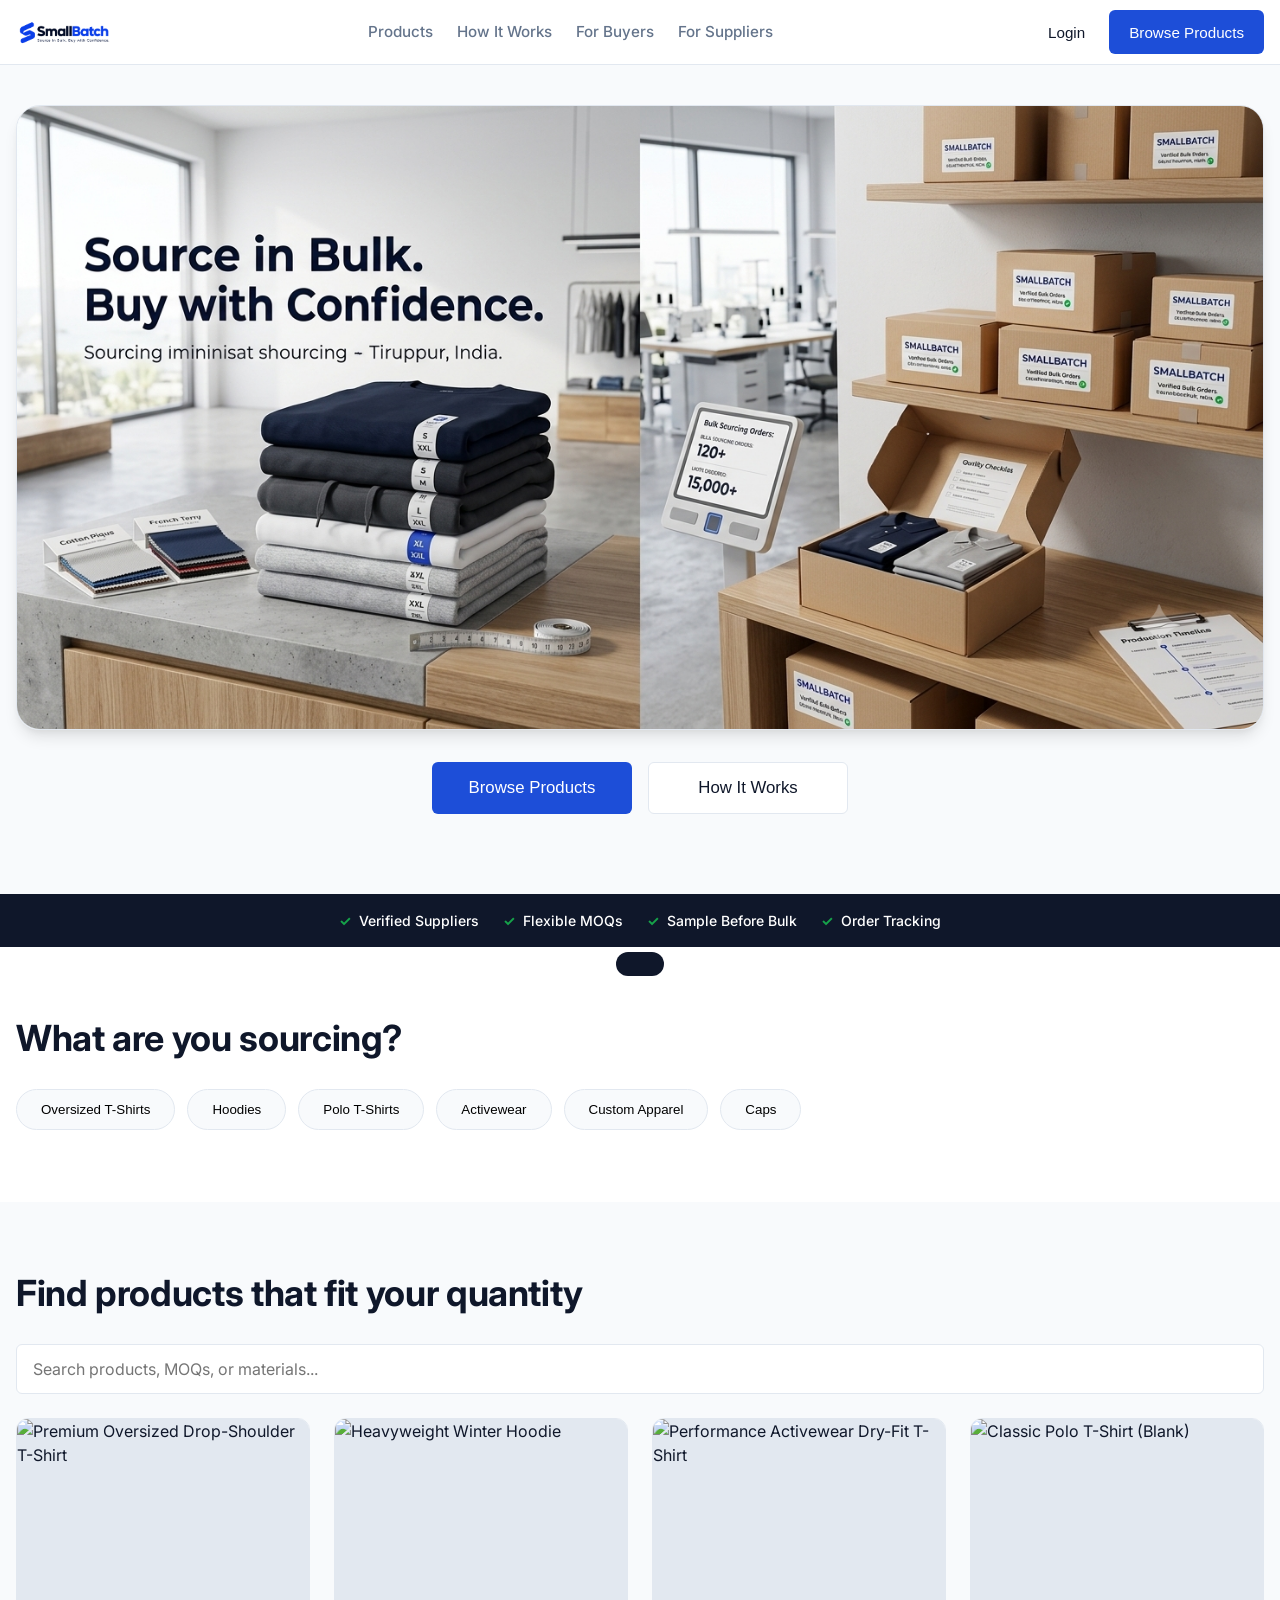
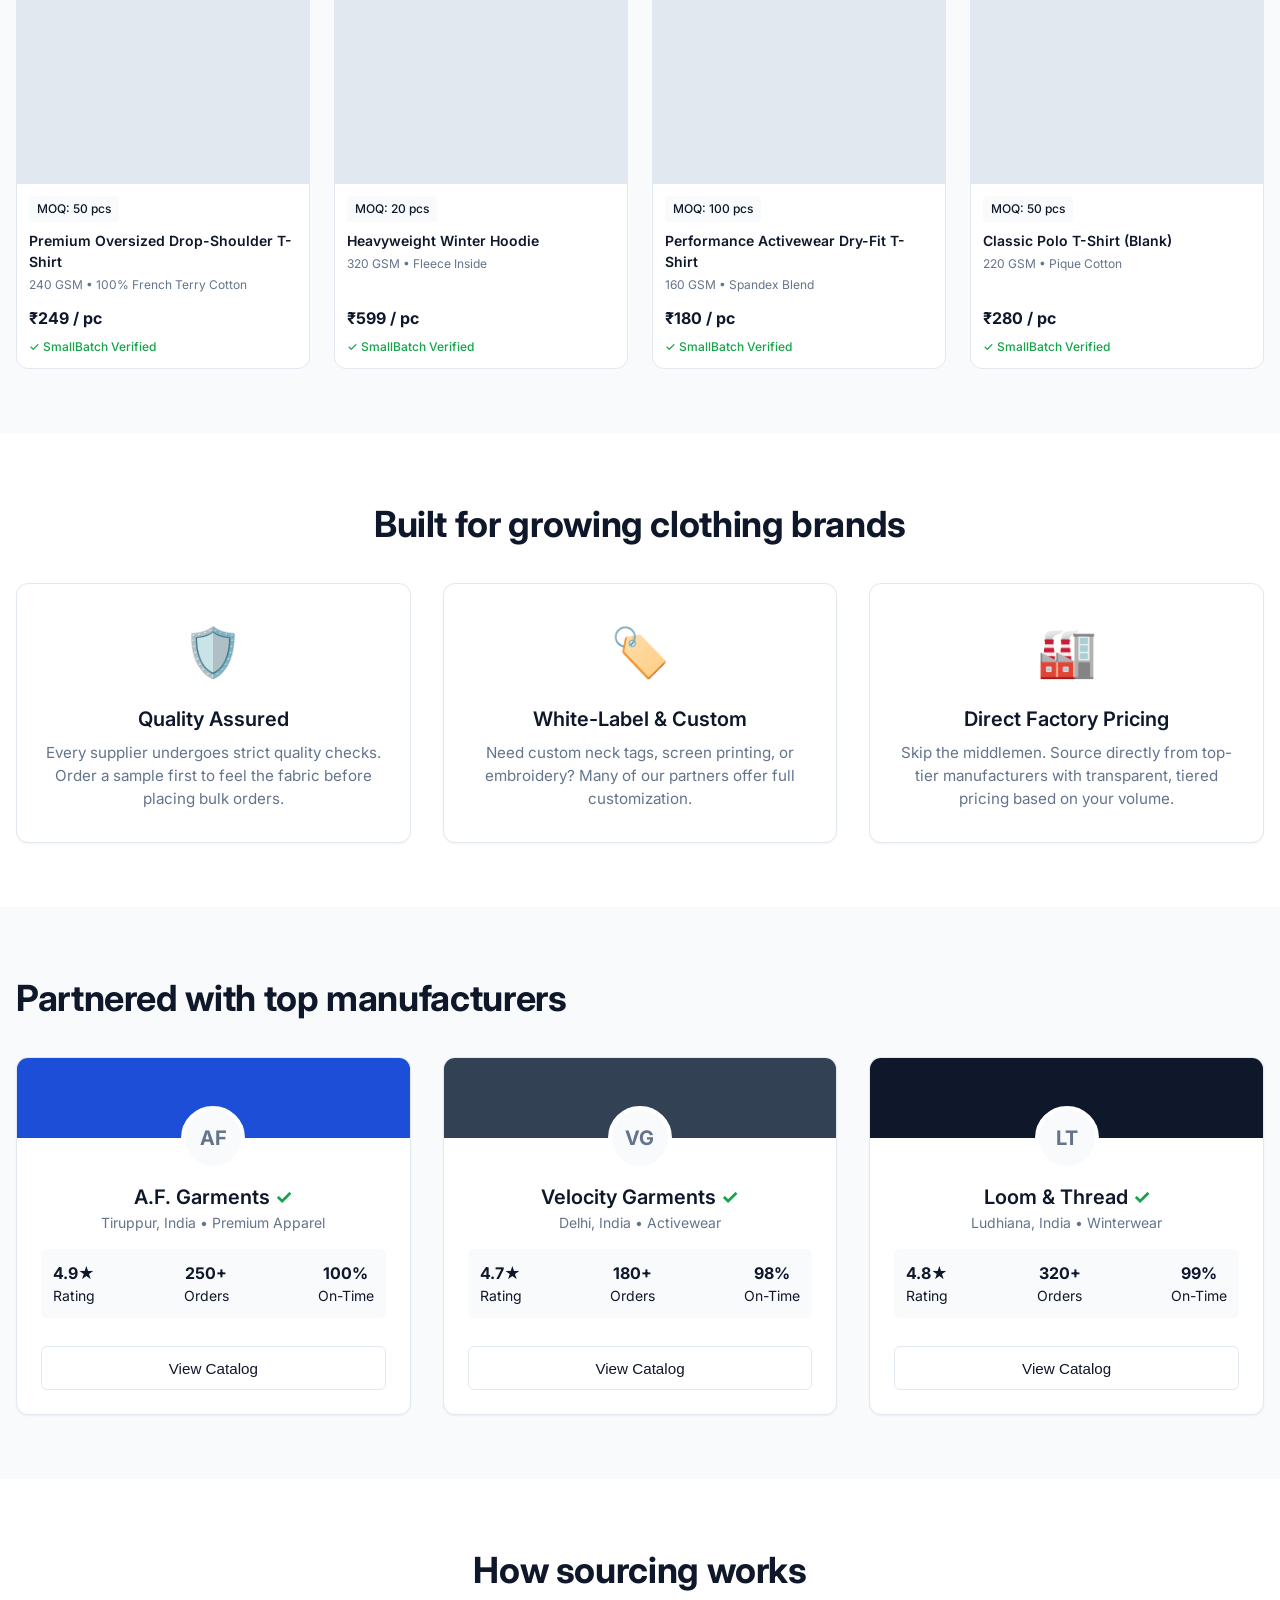
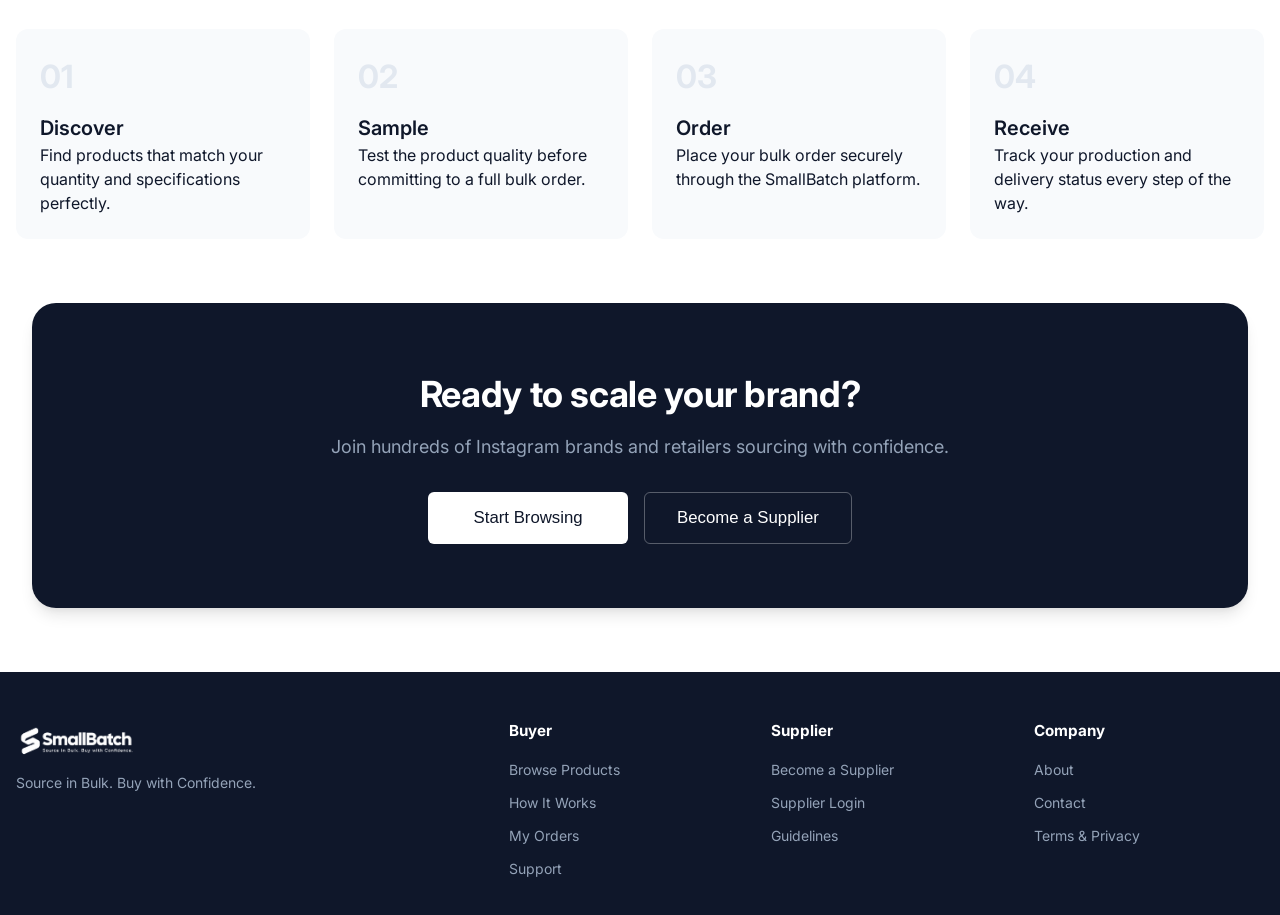
==== app.html @ 40f8d8a6 "ihyfdfxg" ====
<!DOCTYPE html>
<html lang="en">
<head>
    <meta charset="UTF-8">
    <meta name="viewport" content="width=device-width, initial-scale=1.0">
    <title>SmallBatch | Source in Bulk. Buy with Confidence.</title>
    <link rel="preconnect" href="https://fonts.googleapis.com">
    <link rel="preconnect" href="https://fonts.gstatic.com" crossorigin>
    <link href="https://fonts.googleapis.com/css2?family=Inter:wght@400;500;600;700&display=swap" rel="stylesheet">
    <link rel="stylesheet" href="style.css">
</head>
<body>

    <!-- Header Navigation -->
    <header class="site-header">
        <div class="container header-container">
            <a href="#" class="brand-logo">
                <img src="images/logo.png" alt="SmallBatch" class="logo-img">
            </a>
            
            <nav class="desktop-nav">
                <a href="#products">Products</a>
                <a href="#how-it-works">How It Works</a>
                <a href="#for-buyers">For Buyers</a>
                <a href="#for-suppliers">For Suppliers</a>
            </nav>

            <div class="header-actions">
                <button class="btn btn-ghost hidden-mobile">Login</button>
                <button class="btn btn-primary hidden-mobile">Browse Products</button>
                <button class="mobile-menu-toggle" id="menuToggle" aria-label="Open Menu">
                    <svg width="24" height="24" viewBox="0 0 24 24" fill="none" stroke="currentColor" stroke-width="2"><path d="M3 12h18M3 6h18M3 18h18"/></svg>
                </button>
            </div>
        </div>
    </header>

    <!-- Mobile Menu Overlay -->
    <div class="mobile-menu" id="mobileMenu">
        <div class="mobile-menu-header">
            <img src="images/logo.png" alt="SmallBatch" class="logo-img">
            <button class="close-menu" id="closeMenu">&times;</button>
        </div>
        <nav class="mobile-nav-links">
            <a href="#products">Products</a>
            <a href="#how-it-works">How It Works</a>
            <a href="#for-buyers">For Buyers</a>
            <a href="#for-suppliers">For Suppliers</a>
            <a href="#support">Support</a>
        </nav>
        <div class="mobile-nav-actions">
            <button class="btn btn-primary w-100">Browse Products</button>
            <button class="btn btn-outline w-100 mt-sm">Login</button>
        </div>
    </div>

    <main>
        <!-- HERO BILLBOARD SECTION -->
        <section class="hero-billboard section-padding">
            <div class="container">
                <div class="billboard-wrapper">
                    <img src="images/hero-banner.png" alt="SmallBatch Wholesale" class="billboard-img">
                    <div class="billboard-actions">
                        <button class="btn btn-primary btn-large">Browse Products</button>
                        <button class="btn btn-outline btn-large bg-white">How It Works</button>
                    </div>
                </div>
            </div>
        </section>

        <!-- Trust Strip -->
        <div class="trust-strip">
            <div class="container trust-container">
                <span class="trust-item"><span class="check">✓</span> Verified Suppliers</span>
                <span class="trust-item"><span class="check">✓</span> Flexible MOQs</span>
                <span class="trust-item"><span class="check">✓</span> Sample Before Bulk</span>
                <span class="trust-item"><span class="check">✓</span> Order Tracking</span>
            </div>
        </div>

        <!-- Categories Scroller -->
        <section class="categories section-padding">
            <div class="container">
                <h2 class="section-title">What are you sourcing?</h2>
                <div class="category-scroller" id="categoryScroller">
                    <!-- Injected via JS -->
                </div>
            </div>
        </section>

        <!-- Product Discovery -->
        <section id="products" class="products section-padding bg-light">
            <div class="container">
                <div class="products-header">
                    <h2 class="section-title">Find products that fit your quantity</h2>
                    <div class="search-bar">
                        <input type="text" placeholder="Search products, MOQs, or materials..." id="searchInput">
                    </div>
                </div>
                
                <div class="product-grid" id="productGrid">
                    <!-- Injected via JS -->
                </div>
            </div>
        </section>

        <!-- NEW: Why Choose SmallBatch (Value Props) -->
        <section class="features section-padding">
            <div class="container">
                <h2 class="section-title text-center">Built for growing clothing brands</h2>
                <div class="features-grid mt-lg">
                    <div class="feature-card">
                        <div class="feature-icon">🛡️</div>
                        <h3>Quality Assured</h3>
                        <p>Every supplier undergoes strict quality checks. Order a sample first to feel the fabric before placing bulk orders.</p>
                    </div>
                    <div class="feature-card">
                        <div class="feature-icon">🏷️</div>
                        <h3>White-Label & Custom</h3>
                        <p>Need custom neck tags, screen printing, or embroidery? Many of our partners offer full customization.</p>
                    </div>
                    <div class="feature-card">
                        <div class="feature-icon">🏭</div>
                        <h3>Direct Factory Pricing</h3>
                        <p>Skip the middlemen. Source directly from top-tier manufacturers with transparent, tiered pricing based on your volume.</p>
                    </div>
                </div>
            </div>
        </section>

        <!-- NEW: Featured Suppliers -->
        <section class="suppliers section-padding bg-light">
            <div class="container">
                <h2 class="section-title">Partnered with top manufacturers</h2>
                <div class="supplier-grid mt-lg">
                    <!-- Supplier 1 -->
                    <div class="sup-profile-card">
                        <div class="sup-cover"></div>
                        <div class="sup-avatar-large">AF</div>
                        <div class="sup-details">
                            <h3>A.F. Garments <span class="check">✓</span></h3>
                            <p class="sup-location">Tiruppur, India • Premium Apparel</p>
                            <div class="sup-stats-row">
                                <div><strong>4.9★</strong> Rating</div>
                                <div><strong>250+</strong> Orders</div>
                                <div><strong>100%</strong> On-Time</div>
                            </div>
                            <button class="btn btn-outline w-100 mt-sm">View Catalog</button>
                        </div>
                    </div>
                    <!-- Supplier 2 -->
                    <div class="sup-profile-card">
                        <div class="sup-cover" style="background-color: #334155;"></div>
                        <div class="sup-avatar-large">VG</div>
                        <div class="sup-details">
                            <h3>Velocity Garments <span class="check">✓</span></h3>
                            <p class="sup-location">Delhi, India • Activewear</p>
                            <div class="sup-stats-row">
                                <div><strong>4.7★</strong> Rating</div>
                                <div><strong>180+</strong> Orders</div>
                                <div><strong>98%</strong> On-Time</div>
                            </div>
                            <button class="btn btn-outline w-100 mt-sm">View Catalog</button>
                        </div>
                    </div>
                    <!-- Supplier 3 -->
                    <div class="sup-profile-card">
                        <div class="sup-cover" style="background-color: #0F172A;"></div>
                        <div class="sup-avatar-large">LT</div>
                        <div class="sup-details">
                            <h3>Loom & Thread <span class="check">✓</span></h3>
                            <p class="sup-location">Ludhiana, India • Winterwear</p>
                            <div class="sup-stats-row">
                                <div><strong>4.8★</strong> Rating</div>
                                <div><strong>320+</strong> Orders</div>
                                <div><strong>99%</strong> On-Time</div>
                            </div>
                            <button class="btn btn-outline w-100 mt-sm">View Catalog</button>
                        </div>
                    </div>
                </div>
            </div>
        </section>

        <!-- How It Works -->
        <section id="how-it-works" class="how-it-works section-padding">
            <div class="container">
                <h2 class="section-title text-center">How sourcing works</h2>
                <div class="steps-grid mt-lg">
                    <div class="step-card">
                        <span class="step-num">01</span>
                        <h3>Discover</h3>
                        <p>Find products that match your quantity and specifications perfectly.</p>
                    </div>
                    <div class="step-card">
                        <span class="step-num">02</span>
                        <h3>Sample</h3>
                        <p>Test the product quality before committing to a full bulk order.</p>
                    </div>
                    <div class="step-card">
                        <span class="step-num">03</span>
                        <h3>Order</h3>
                        <p>Place your bulk order securely through the SmallBatch platform.</p>
                    </div>
                    <div class="step-card">
                        <span class="step-num">04</span>
                        <h3>Receive</h3>
                        <p>Track your production and delivery status every step of the way.</p>
                    </div>
                </div>
            </div>
        </section>

        <!-- NEW: CTA Banner -->
        <section class="cta-banner">
            <div class="container">
                <div class="cta-box">
                    <h2>Ready to scale your brand?</h2>
                    <p>Join hundreds of Instagram brands and retailers sourcing with confidence.</p>
                    <div class="cta-buttons">
                        <button class="btn btn-primary btn-large" style="background: var(--white); color: var(--primary);">Start Browsing</button>
                        <button class="btn btn-outline btn-large" style="border-color: rgba(255,255,255,0.3); color: var(--white);">Become a Supplier</button>
                    </div>
                </div>
            </div>
        </section>
    </main>

    <!-- Footer -->
    <footer class="site-footer">
        <div class="container footer-grid">
            <div class="footer-brand">
                <img src="images/logo.png" alt="SmallBatch" class="logo-img-footer">
                <p>Source in Bulk. Buy with Confidence.</p>
            </div>
            <div class="footer-links">
                <h4>Buyer</h4>
                <a href="#">Browse Products</a>
                <a href="#">How It Works</a>
                <a href="#">My Orders</a>
                <a href="#">Support</a>
            </div>
            <div class="footer-links">
                <h4>Supplier</h4>
                <a href="#">Become a Supplier</a>
                <a href="#">Supplier Login</a>
                <a href="#">Guidelines</a>
            </div>
            <div class="footer-links">
                <h4>Company</h4>
                <a href="#">About</a>
                <a href="#">Contact</a>
                <a href="#">Terms & Privacy</a>
            </div>
        </div>
    </footer>

    <!-- Product Detail Modal -->
    <div class="modal-overlay" id="productModalOverlay">
        <div class="modal-content product-modal">
            <button class="modal-close" id="closeProductModal">&times;</button>
            <div class="modal-scroll-area" id="modalScrollArea">
                <!-- Content injected via JS -->
            </div>
            <div class="mobile-sticky-cta" id="stickyCta">
                <div class="price-summary">
                    <span class="summary-label">Total Estimate</span>
                    <strong class="summary-total" id="summaryTotal">₹0</strong>
                </div>
                <button class="btn btn-primary" onclick="app.showToast('Order flow initiated!')">Place Bulk Order</button>
            </div>
        </div>
    </div>

    <!-- Toast Notification -->
    <div id="toast" class="toast"></div>

    <script src="script.js"></script>
</body>
</html>
---- style.css ----
/* DESIGN SYSTEM & VARIABLES */
:root {
    --primary: #0F172A;
    --bg-light: #F8FAFC;
    --white: #FFFFFF;
    --cta-primary: #1D4ED8;
    --cta-hover: #1E40AF;
    --success: #16A34A;
    --border: #E2E8F0;
    --text-primary: #0F172A;
    --text-secondary: #64748B;
    
    --font-main: 'Inter', sans-serif;
    --radius-sm: 6px;
    --radius-md: 12px;
    --radius-lg: 24px;
    
    --shadow-sm: 0 1px 2px rgba(0,0,0,0.05);
    --shadow-md: 0 4px 6px -1px rgba(0,0,0,0.1), 0 2px 4px -1px rgba(0,0,0,0.06);
    --shadow-lg: 0 10px 15px -3px rgba(0,0,0,0.1), 0 4px 6px -2px rgba(0,0,0,0.05);
}

/* RESET & BASE */
* { margin: 0; padding: 0; box-sizing: border-box; }
html { scroll-behavior: smooth; }
body {
    font-family: var(--font-main);
    color: var(--text-primary);
    background-color: var(--white);
    line-height: 1.5;
    -webkit-font-smoothing: antialiased;
}
img { max-width: 100%; height: auto; display: block; }
a { text-decoration: none; color: inherit; }

/* TYPOGRAPHY */
h1 { font-size: clamp(2rem, 5vw, 3.5rem); line-height: 1.1; letter-spacing: -0.02em; margin-bottom: 1rem; }
h2 { font-size: clamp(1.5rem, 3vw, 2.25rem); font-weight: 700; letter-spacing: -0.01em; margin-bottom: 1.5rem; }
h3 { font-size: 1.25rem; font-weight: 600; }
.text-center { text-align: center; }

/* LAYOUT */
.container { width: 100%; max-width: 1280px; margin: 0 auto; padding: 0 16px; }
.section-padding { padding: 64px 0; }
.bg-light { background-color: var(--bg-light); }
.w-100 { width: 100%; }
.mt-sm { margin-top: 12px; }
.mt-lg { margin-top: 32px; }

/* BUTTONS */
.btn {
    display: inline-flex; align-items: center; justify-content: center;
    min-height: 44px; padding: 0 20px; font-size: 0.95rem; font-weight: 500;
    border-radius: var(--radius-sm); border: none; cursor: pointer; transition: all 0.2s ease;
}
.btn-primary { background: var(--cta-primary); color: var(--white); }
.btn-primary:hover { background: var(--cta-hover); }
.btn-outline { background: transparent; border: 1px solid var(--border); color: var(--text-primary); }
.btn-outline:hover { border-color: var(--text-secondary); }
.btn-ghost { background: transparent; color: var(--text-primary); }
.btn-large { min-height: 52px; font-size: 1.05rem; padding: 0 32px; }

/* HEADER & LOGO */
.site-header { position: sticky; top: 0; z-index: 100; background: rgba(255, 255, 255, 0.95); backdrop-filter: blur(8px); border-bottom: 1px solid var(--border); }
.header-container { display: flex; justify-content: space-between; align-items: center; height: 64px; }
.brand-logo { display: flex; align-items: center; }
.logo-img { height: 32px; width: auto; display: block; }
.logo-img-footer { height: 40px; width: auto; display: block; margin-bottom: 12px; filter: brightness(0) invert(1); }
.desktop-nav { display: none; gap: 24px; }
.desktop-nav a { font-weight: 500; font-size: 0.95rem; color: var(--text-secondary); transition: color 0.2s; }
.desktop-nav a:hover { color: var(--primary); }
.mobile-menu-toggle { background: transparent; border: none; cursor: pointer; display: flex; color: var(--primary); }

/* MOBILE MENU */
.mobile-menu { position: fixed; top: 0; left: 0; width: 100%; height: 100%; background: var(--white); z-index: 200; transform: translateX(100%); transition: transform 0.3s ease; display: flex; flex-direction: column; padding: 16px; }
.mobile-menu.active { transform: translateX(0); }
.mobile-menu-header { display: flex; justify-content: space-between; align-items: center; margin-bottom: 32px; }
.close-menu { font-size: 2rem; background: none; border: none; color: var(--primary); cursor: pointer; }
.mobile-nav-links { display: flex; flex-direction: column; gap: 24px; margin-bottom: auto; }
.mobile-nav-links a { font-size: 1.25rem; font-weight: 500; }

/* HERO BILLBOARD */
.hero-billboard { background-color: var(--bg-light); padding: 24px 0 48px; }
.billboard-wrapper { display: flex; flex-direction: column; align-items: center; gap: 32px; }
.billboard-img { width: 100%; height: auto; border-radius: var(--radius-lg); box-shadow: var(--shadow-lg); border: 1px solid var(--border); object-fit: cover; }
.billboard-actions { display: flex; flex-direction: column; gap: 16px; width: 100%; max-width: 400px; }
.bg-white { background-color: var(--white); }

/* TRUST STRIP */
.trust-strip { background: var(--primary); color: var(--white); padding: 16px 0; font-size: 0.875rem; }
.trust-container { display: flex; overflow-x: auto; gap: 24px; white-space: nowrap; scrollbar-width: none; }
.trust-container::-webkit-scrollbar { display: none; }
.trust-item { display: flex; align-items: center; gap: 8px; font-weight: 500; }
.check { color: var(--success); font-weight: bold; }

/* CATEGORY SCROLLER */
.category-scroller { display: flex; gap: 12px; overflow-x: auto; padding-bottom: 8px; scrollbar-width: none; }
.category-scroller::-webkit-scrollbar { display: none; }
.cat-card { flex: 0 0 auto; padding: 12px 24px; background: var(--bg-light); border: 1px solid var(--border); border-radius: var(--radius-lg); font-weight: 500; cursor: pointer; transition: all 0.2s; }
.cat-card:hover { border-color: var(--text-secondary); }

/* PRODUCT GRID */
.products-header { margin-bottom: 24px; }
.search-bar input { width: 100%; padding: 14px 16px; border: 1px solid var(--border); border-radius: var(--radius-sm); font-size: 1rem; font-family: var(--font-main); }
.product-grid { display: grid; grid-template-columns: repeat(2, 1fr); gap: 12px; }
.prod-card { background: var(--white); border: 1px solid var(--border); border-radius: var(--radius-md); overflow: hidden; display: flex; flex-direction: column; cursor: pointer; transition: box-shadow 0.2s; }
.prod-card:hover { box-shadow: var(--shadow-md); }
.prod-img { width: 100%; aspect-ratio: 4/5; background: #E2E8F0; object-fit: cover; }
.prod-info { padding: 12px; display: flex; flex-direction: column; flex-grow: 1; }
.prod-title { font-weight: 600; font-size: 0.875rem; margin-bottom: 4px; display: -webkit-box; -webkit-line-clamp: 2; -webkit-box-orient: vertical; overflow: hidden; }
.prod-spec { font-size: 0.75rem; color: var(--text-secondary); margin-bottom: 12px; }
.prod-moq { font-size: 0.75rem; font-weight: 500; background: var(--bg-light); padding: 4px 8px; border-radius: 4px; align-self: flex-start; margin-bottom: 8px; }
.prod-price { font-weight: 700; font-size: 1rem; margin-top: auto; }
.prod-supplier { font-size: 0.75rem; color: var(--success); display: flex; align-items: center; gap: 4px; margin-top: 8px; font-weight: 500; }

/* NEW: FEATURES GRID */
.features-grid { display: grid; gap: 24px; grid-template-columns: 1fr; }
.feature-card { padding: 32px 24px; border: 1px solid var(--border); border-radius: var(--radius-md); background: var(--white); text-align: center; box-shadow: var(--shadow-sm); }
.feature-icon { font-size: 3rem; margin-bottom: 16px; }
.feature-card h3 { margin-bottom: 8px; }
.feature-card p { color: var(--text-secondary); font-size: 0.95rem; }

/* NEW: SUPPLIER GRID */
.supplier-grid { display: grid; gap: 24px; grid-template-columns: 1fr; }
.sup-profile-card { background: var(--white); border: 1px solid var(--border); border-radius: var(--radius-md); overflow: hidden; text-align: center; box-shadow: var(--shadow-sm); }
.sup-cover { height: 80px; background-color: var(--cta-primary); width: 100%; }
.sup-avatar-large { width: 64px; height: 64px; border-radius: 50%; background: var(--bg-light); border: 4px solid var(--white); display: flex; justify-content: center; align-items: center; font-size: 1.25rem; font-weight: 700; color: var(--text-secondary); margin: -32px auto 12px; }
.sup-details { padding: 0 24px 24px; }
.sup-location { color: var(--text-secondary); font-size: 0.875rem; margin-bottom: 16px; }
.sup-stats-row { display: flex; justify-content: space-between; font-size: 0.875rem; background: var(--bg-light); padding: 12px; border-radius: var(--radius-sm); margin-bottom: 16px; }
.sup-stats-row div { display: flex; flex-direction: column; }
.sup-stats-row strong { color: var(--primary); font-size: 1rem; }

/* HOW IT WORKS */
.steps-grid { display: grid; gap: 24px; }
.step-card { background: var(--bg-light); padding: 24px; border-radius: var(--radius-md); }
.step-num { font-size: 2rem; font-weight: 700; color: var(--border); margin-bottom: 12px; display: block; }

/* NEW: CTA BANNER */
.cta-banner { padding: 0 16px 64px; }
.cta-box { background: var(--primary); border-radius: var(--radius-lg); padding: 48px 24px; text-align: center; color: var(--white); box-shadow: var(--shadow-lg); }
.cta-box h2 { color: var(--white); margin-bottom: 12px; }
.cta-box p { color: #94A3B8; margin-bottom: 32px; font-size: 1.125rem; }
.cta-buttons { display: flex; flex-direction: column; gap: 16px; align-items: center; }
.cta-buttons .btn { width: 100%; max-width: 300px; }

/* MODAL / BOTTOM SHEET */
.modal-overlay { position: fixed; top: 0; left: 0; width: 100%; height: 100%; background: rgba(15, 23, 42, 0.4); z-index: 300; opacity: 0; pointer-events: none; transition: opacity 0.3s; display: flex; align-items: flex-end; }
.modal-overlay.active { opacity: 1; pointer-events: auto; }
.modal-content { width: 100%; max-height: 90vh; background: var(--white); border-radius: 20px 20px 0 0; display: flex; flex-direction: column; transform: translateY(100%); transition: transform 0.3s; position: relative; }
.modal-overlay.active .modal-content { transform: translateY(0); }
.modal-close { position: absolute; top: 16px; right: 16px; width: 32px; height: 32px; border-radius: 50%; background: var(--bg-light); border: none; font-size: 1.25rem; cursor: pointer; z-index: 10; }
.modal-scroll-area { padding: 24px 16px; overflow-y: auto; flex-grow: 1; padding-bottom: 100px; }
.modal-img { width: 100%; aspect-ratio: 1; background: #e2e8f0; border-radius: var(--radius-md); margin-bottom: 16px; object-fit: cover; }
.modal-title { font-size: 1.5rem; margin-bottom: 8px; }

/* QUANTITY CALCULATOR */
.calc-container { background: var(--bg-light); padding: 16px; border-radius: var(--radius-md); margin: 24px 0; border: 1px solid var(--border); }
.calc-header { display: flex; justify-content: space-between; margin-bottom: 16px; font-weight: 500; }
.qty-control { display: flex; align-items: center; gap: 12px; }
.qty-btn { width: 44px; height: 44px; border-radius: var(--radius-sm); border: 1px solid var(--border); background: var(--white); font-size: 1.5rem; display: flex; justify-content: center; align-items: center; cursor: pointer; }
.qty-input { width: 80px; height: 44px; text-align: center; font-size: 1.125rem; font-weight: 600; border: 1px solid var(--border); border-radius: var(--radius-sm); font-family: var(--font-main); }
.tier-list { margin-top: 16px; font-size: 0.875rem; color: var(--text-secondary); }
.tier-item { display: flex; justify-content: space-between; padding: 4px 0; }
.tier-item.active { color: var(--primary); font-weight: 600; }

/* SUPPLIER TRUST CARD */
.supplier-card { border: 1px solid var(--border); padding: 16px; border-radius: var(--radius-md); display: flex; gap: 16px; margin-bottom: 24px; }
.sup-avatar { width: 48px; height: 48px; background: var(--bg-light); border-radius: 50%; display: flex; justify-content: center; align-items: center; font-weight: bold; color: var(--text-secondary); }
.sup-meta { font-size: 0.875rem; color: var(--text-secondary); margin-top: 4px; }

/* STICKY CTA */
.mobile-sticky-cta { position: absolute; bottom: 0; left: 0; width: 100%; background: var(--white); padding: 16px; border-top: 1px solid var(--border); display: flex; justify-content: space-between; align-items: center; box-shadow: 0 -4px 6px -1px rgba(0,0,0,0.05); }
.summary-label { display: block; font-size: 0.75rem; color: var(--text-secondary); }
.summary-total { font-size: 1.25rem; color: var(--primary); }

/* TOAST */
.toast { position: fixed; bottom: 24px; left: 50%; transform: translateX(-50%) translateY(100px); background: var(--primary); color: var(--white); padding: 12px 24px; border-radius: 30px; font-weight: 500; font-size: 0.875rem; transition: transform 0.3s; z-index: 1000; }
.toast.show { transform: translateX(-50%) translateY(0); }

/* FOOTER */
.site-footer { background: var(--primary); color: var(--white); padding: 48px 0 24px; }
.footer-grid { display: grid; gap: 32px; }
.footer-brand p { color: #94A3B8; margin-top: 8px; font-size: 0.875rem; }
.footer-links h4 { margin-bottom: 16px; font-size: 0.95rem; }
.footer-links a { display: block; color: #94A3B8; margin-bottom: 12px; font-size: 0.875rem; }
.footer-links a:hover { color: var(--white); }

/* OPENING PAGE (SPLASH SCREEN) */
.opening-body { background-color: var(--bg-light); height: 100vh; width: 100vw; display: flex; align-items: center; justify-content: center; overflow: hidden; }
.opening-container { width: 100%; max-width: 400px; padding: 24px; text-align: center; }
.opening-content { animation: fadeInUp 0.8s cubic-bezier(0.16, 1, 0.3, 1) forwards; opacity: 0; transform: translateY(20px); }
.opening-logo { height: 56px; width: auto; margin: 0 auto 24px auto; display: block; }
@keyframes fadeInUp { to { opacity: 1; transform: translateY(0); } }

/* MEDIA QUERIES (Progressive Enhancement) */
.hidden-mobile { display: none; }

@media (min-width: 768px) {
    .hidden-mobile { display: inline-flex; }
    .mobile-menu-toggle { display: none; }
    .desktop-nav { display: flex; }
    
    .hero-billboard { padding: 40px 0 80px; }
    .billboard-actions { flex-direction: row; justify-content: center; max-width: 600px; }
    .billboard-actions .btn { width: 200px; }
    
    .trust-container { justify-content: center; }
    .product-grid { grid-template-columns: repeat(3, 1fr); gap: 24px; }
    
    /* NEW DESKTOP GRIDS */
    .features-grid { grid-template-columns: repeat(3, 1fr); gap: 32px; }
    .supplier-grid { grid-template-columns: repeat(3, 1fr); gap: 32px; }
    .cta-buttons { flex-direction: row; justify-content: center; }
    .cta-buttons .btn { width: auto; min-width: 200px; }
    .cta-box { padding: 64px 48px; }
    
    .steps-grid { grid-template-columns: repeat(4, 1fr); }
    .footer-grid { grid-template-columns: 2fr 1fr 1fr 1fr; }
    
    .modal-overlay { align-items: center; justify-content: center; }
    .modal-content { width: 600px; border-radius: var(--radius-lg); transform: scale(0.95); overflow: hidden; }
    .modal-overlay.active .modal-content { transform: scale(1); }
    .modal-scroll-area { padding: 32px; padding-bottom: 100px; }
}

@media (min-width: 1024px) {
    .product-grid { grid-template-columns: repeat(4, 1fr); }
}
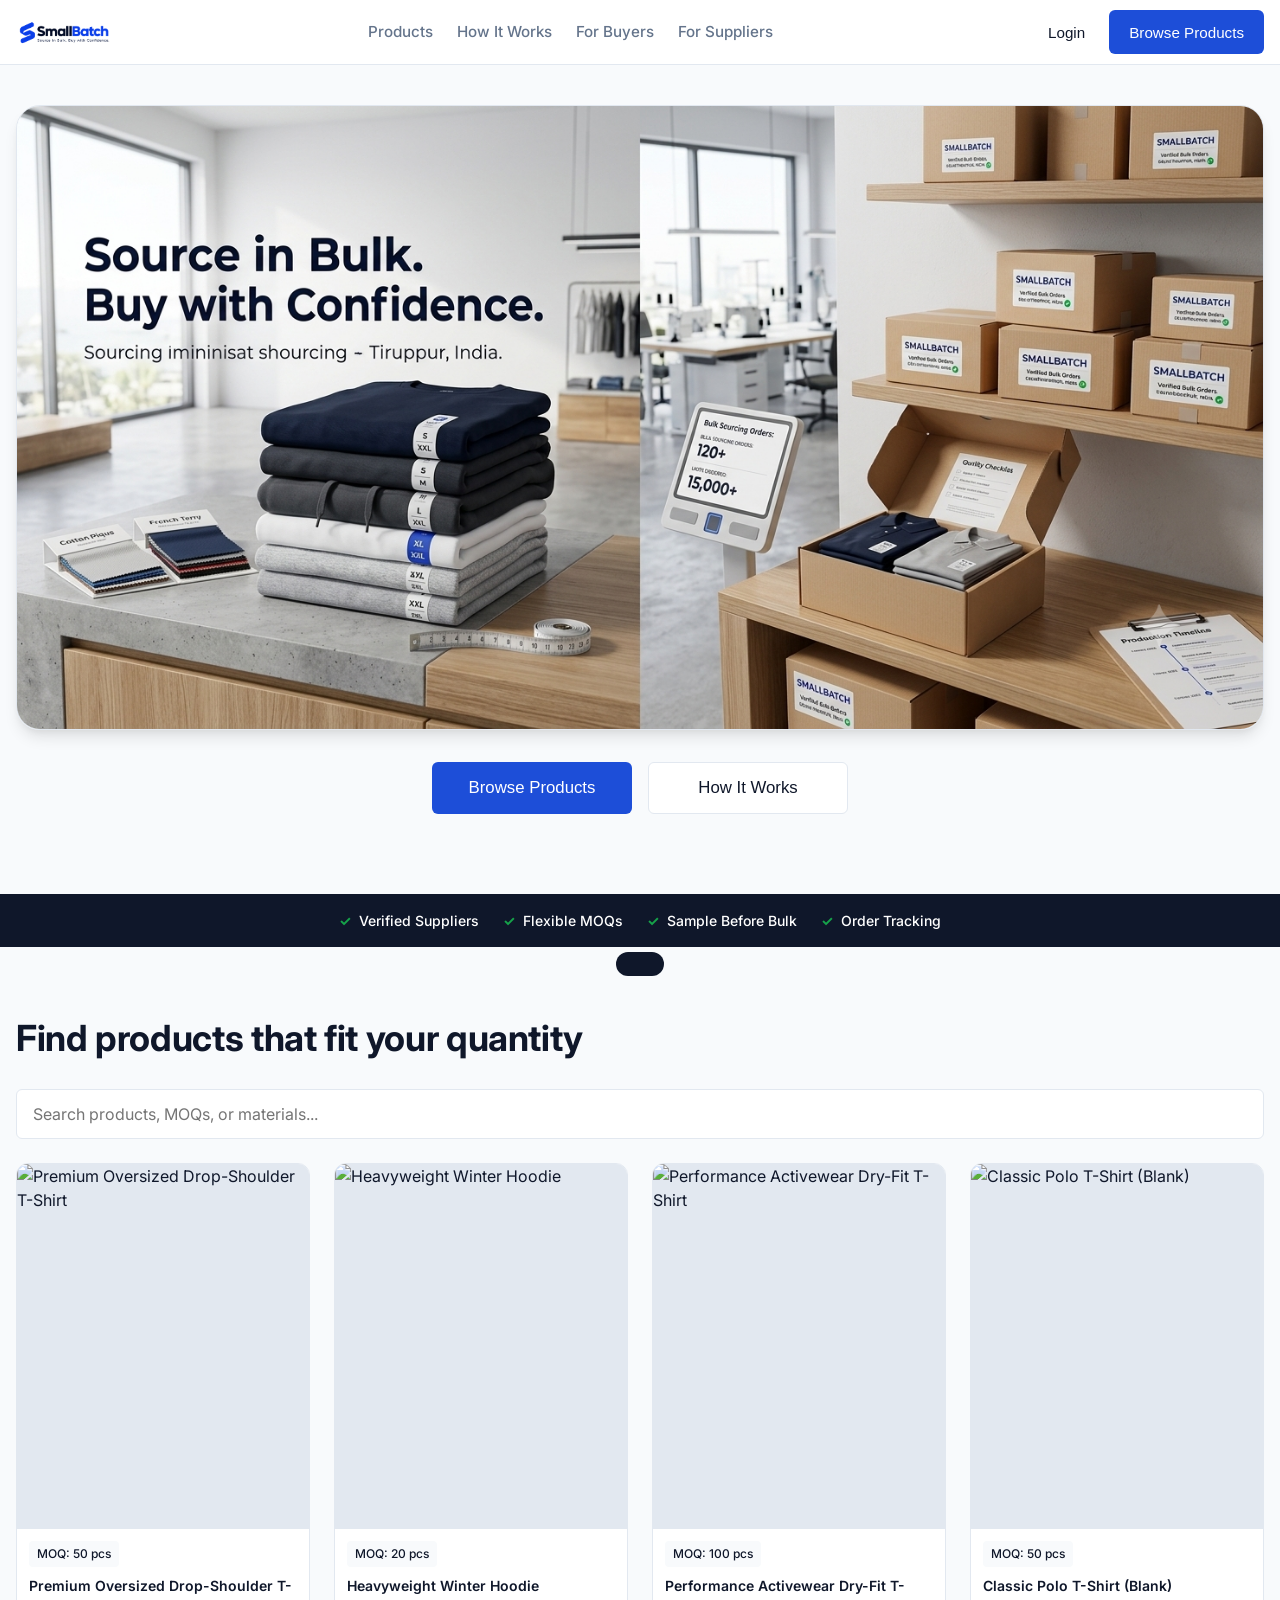
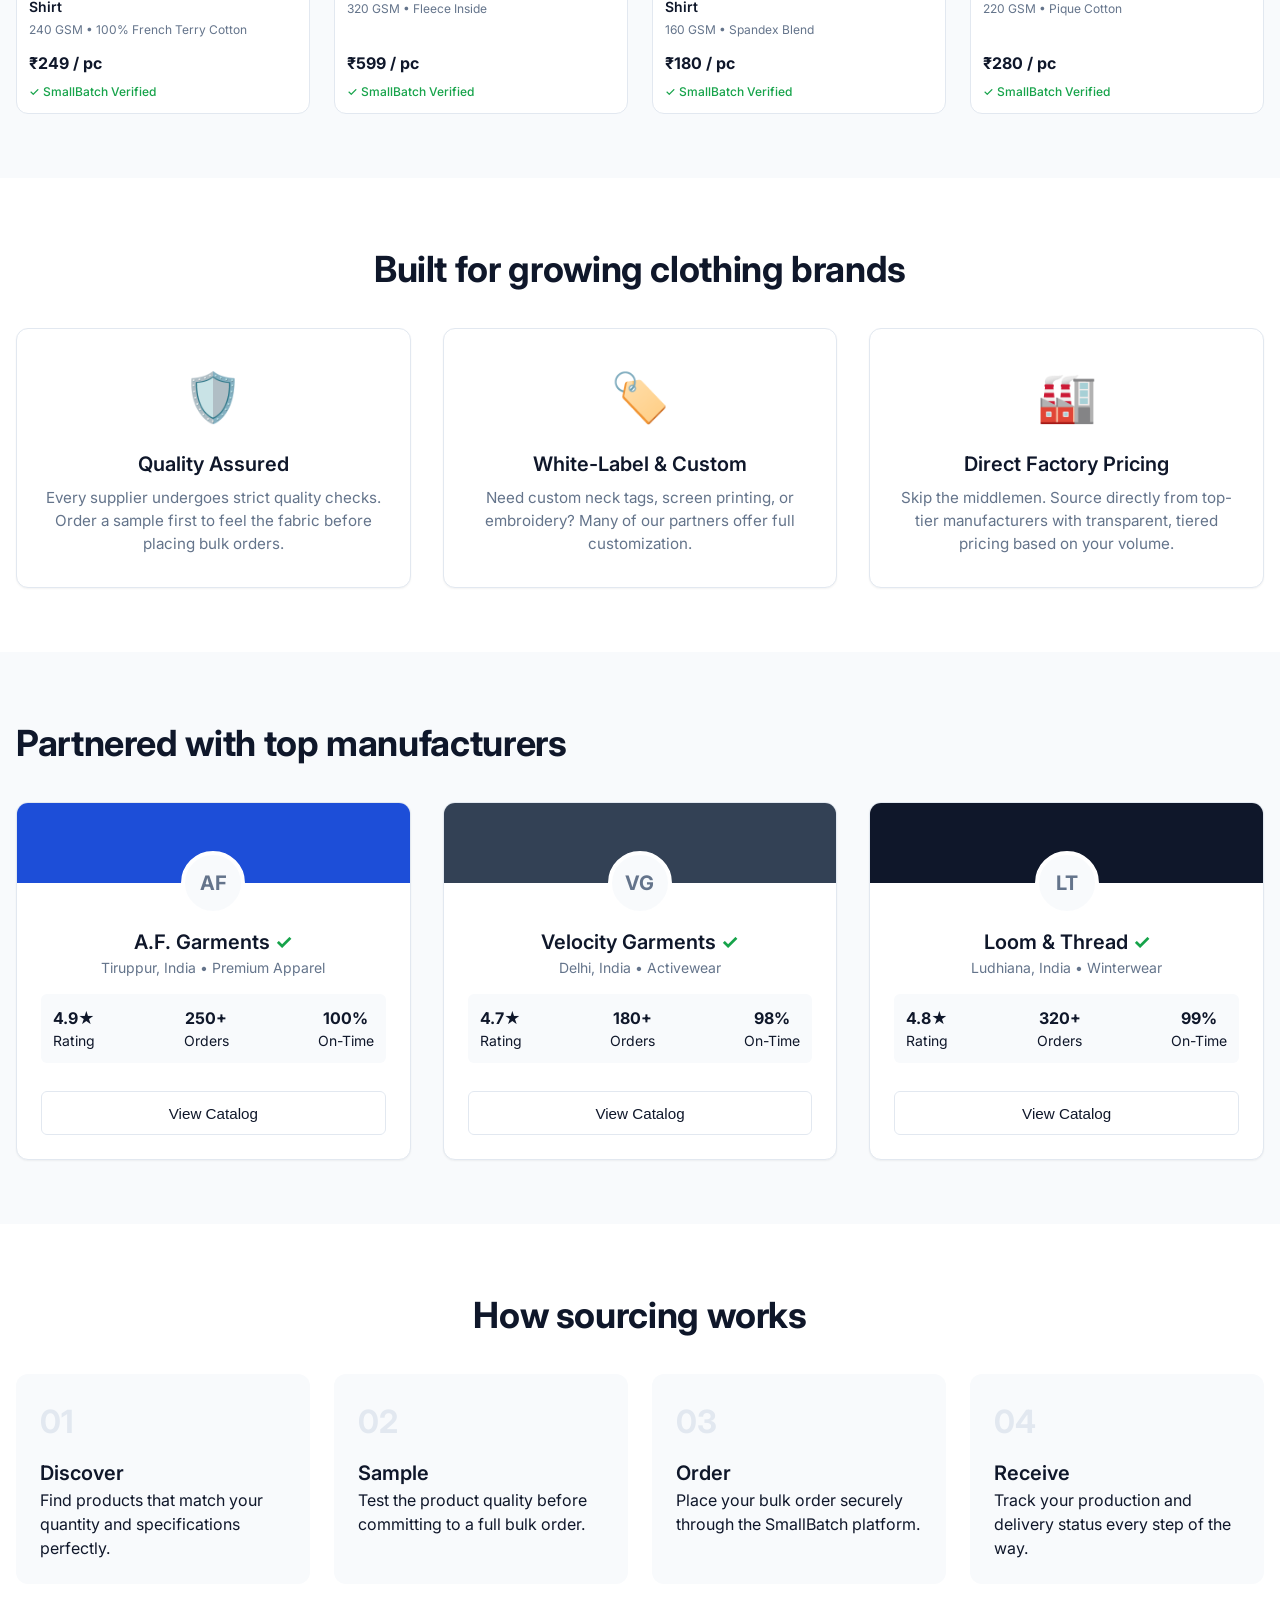
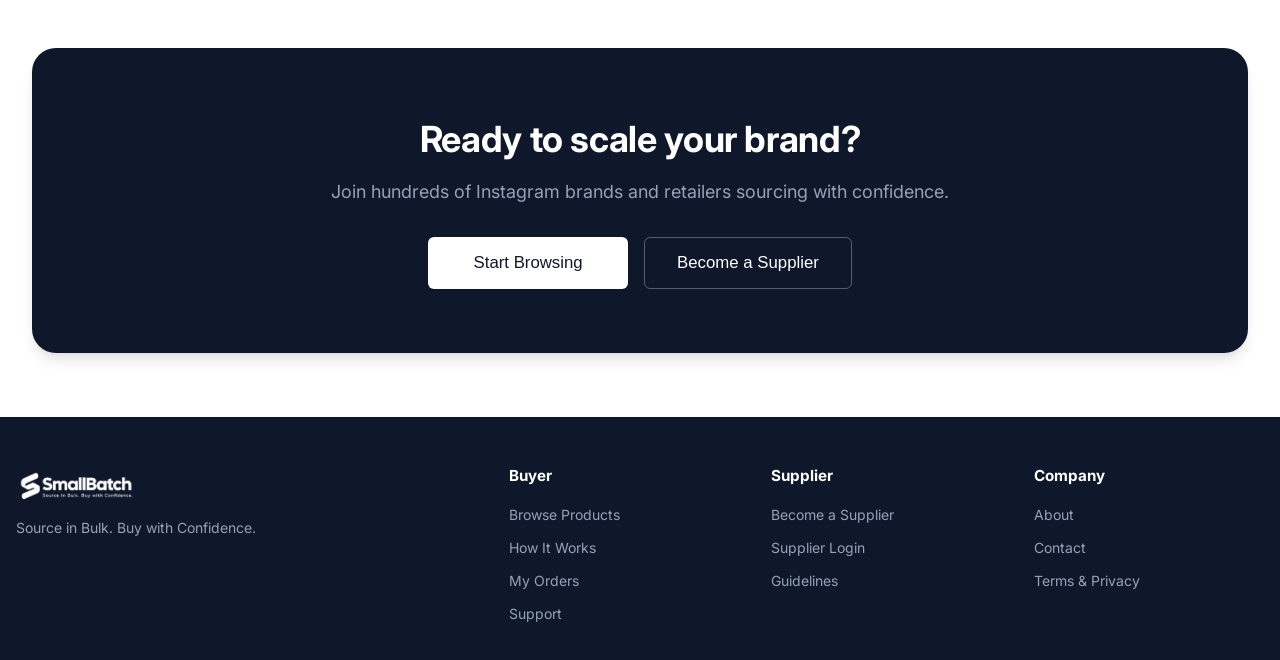
==== commit 3d067b6c: "hkgjhgfg1" ====
--- a/app.html
+++ b/app.html
@@ -77,16 +77,7 @@
                 <span class="trust-item"><span class="check">✓</span> Order Tracking</span>
             </div>
         </div>
-
-        <!-- Categories Scroller -->
-        <section class="categories section-padding">
-            <div class="container">
-                <h2 class="section-title">What are you sourcing?</h2>
-                <div class="category-scroller" id="categoryScroller">
-                    <!-- Injected via JS -->
-                </div>
-            </div>
-        </section>
+        
 
         <!-- Product Discovery -->
         <section id="products" class="products section-padding bg-light">
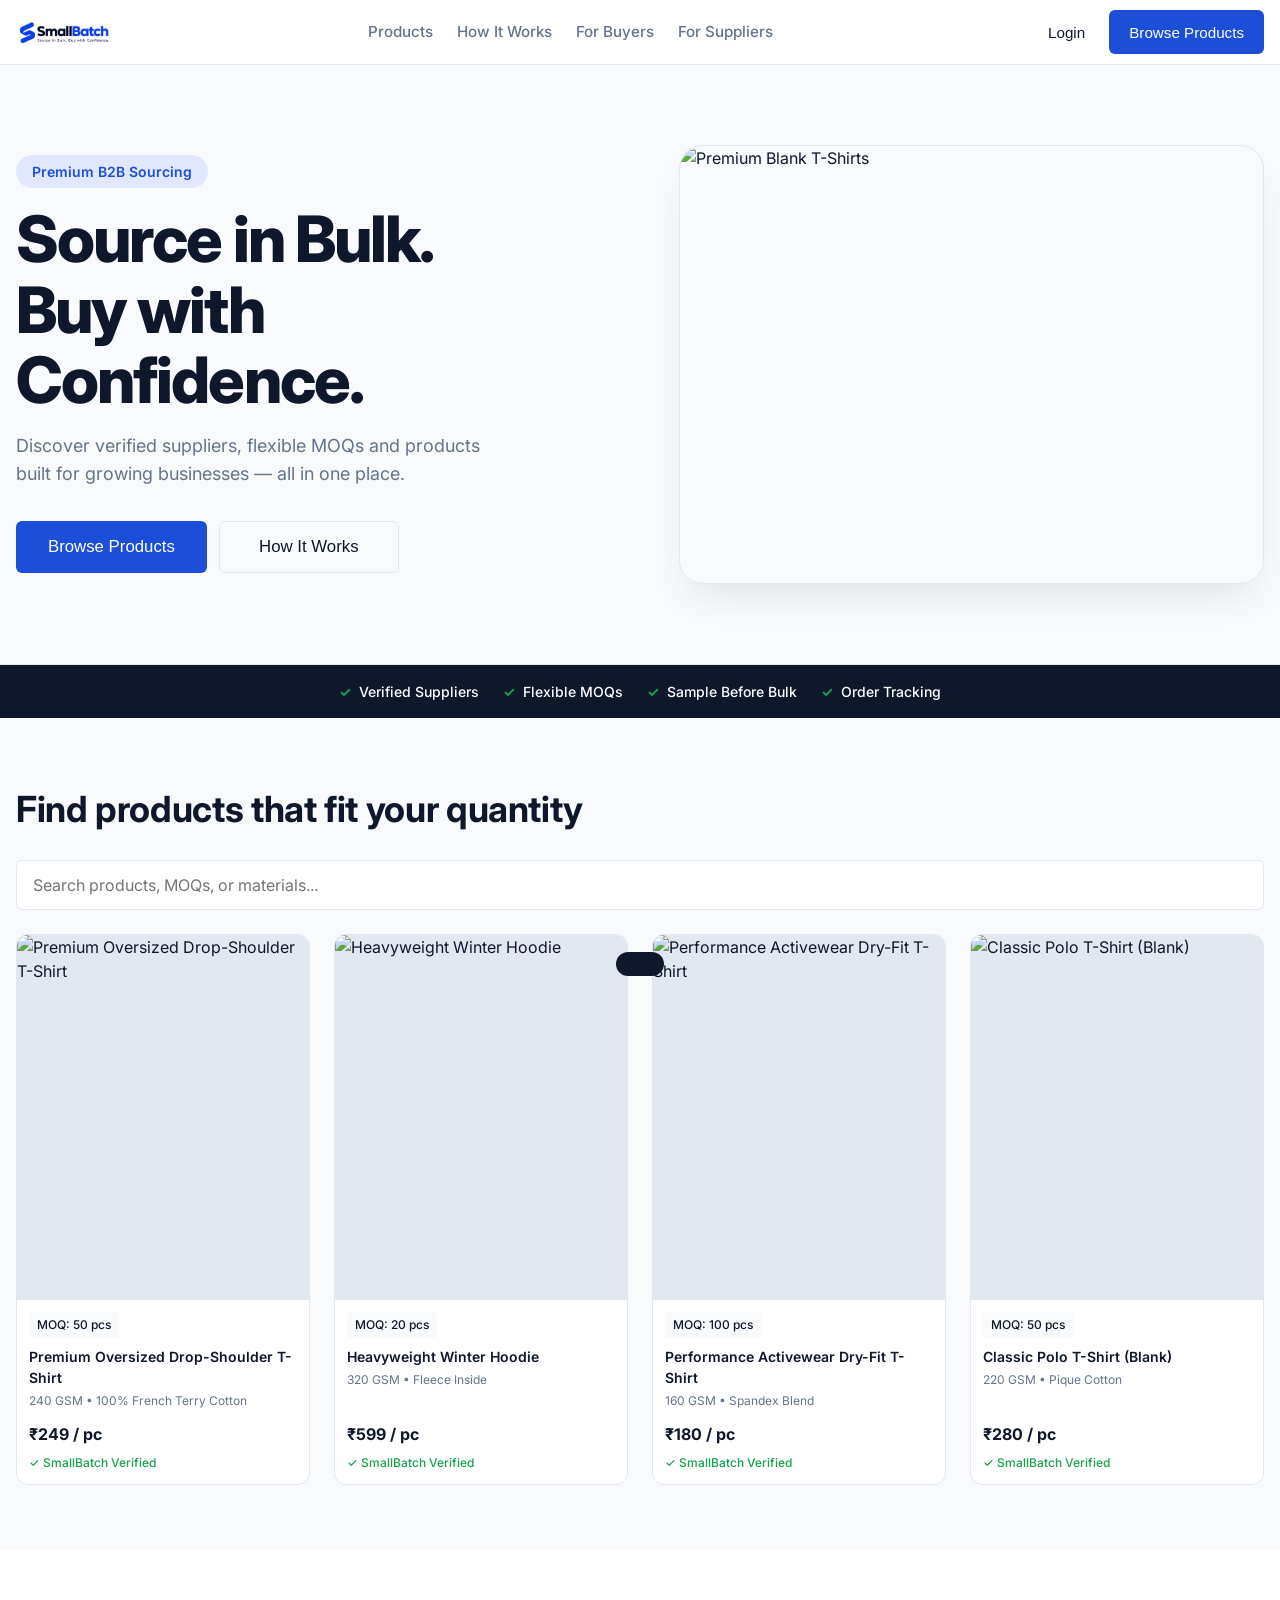
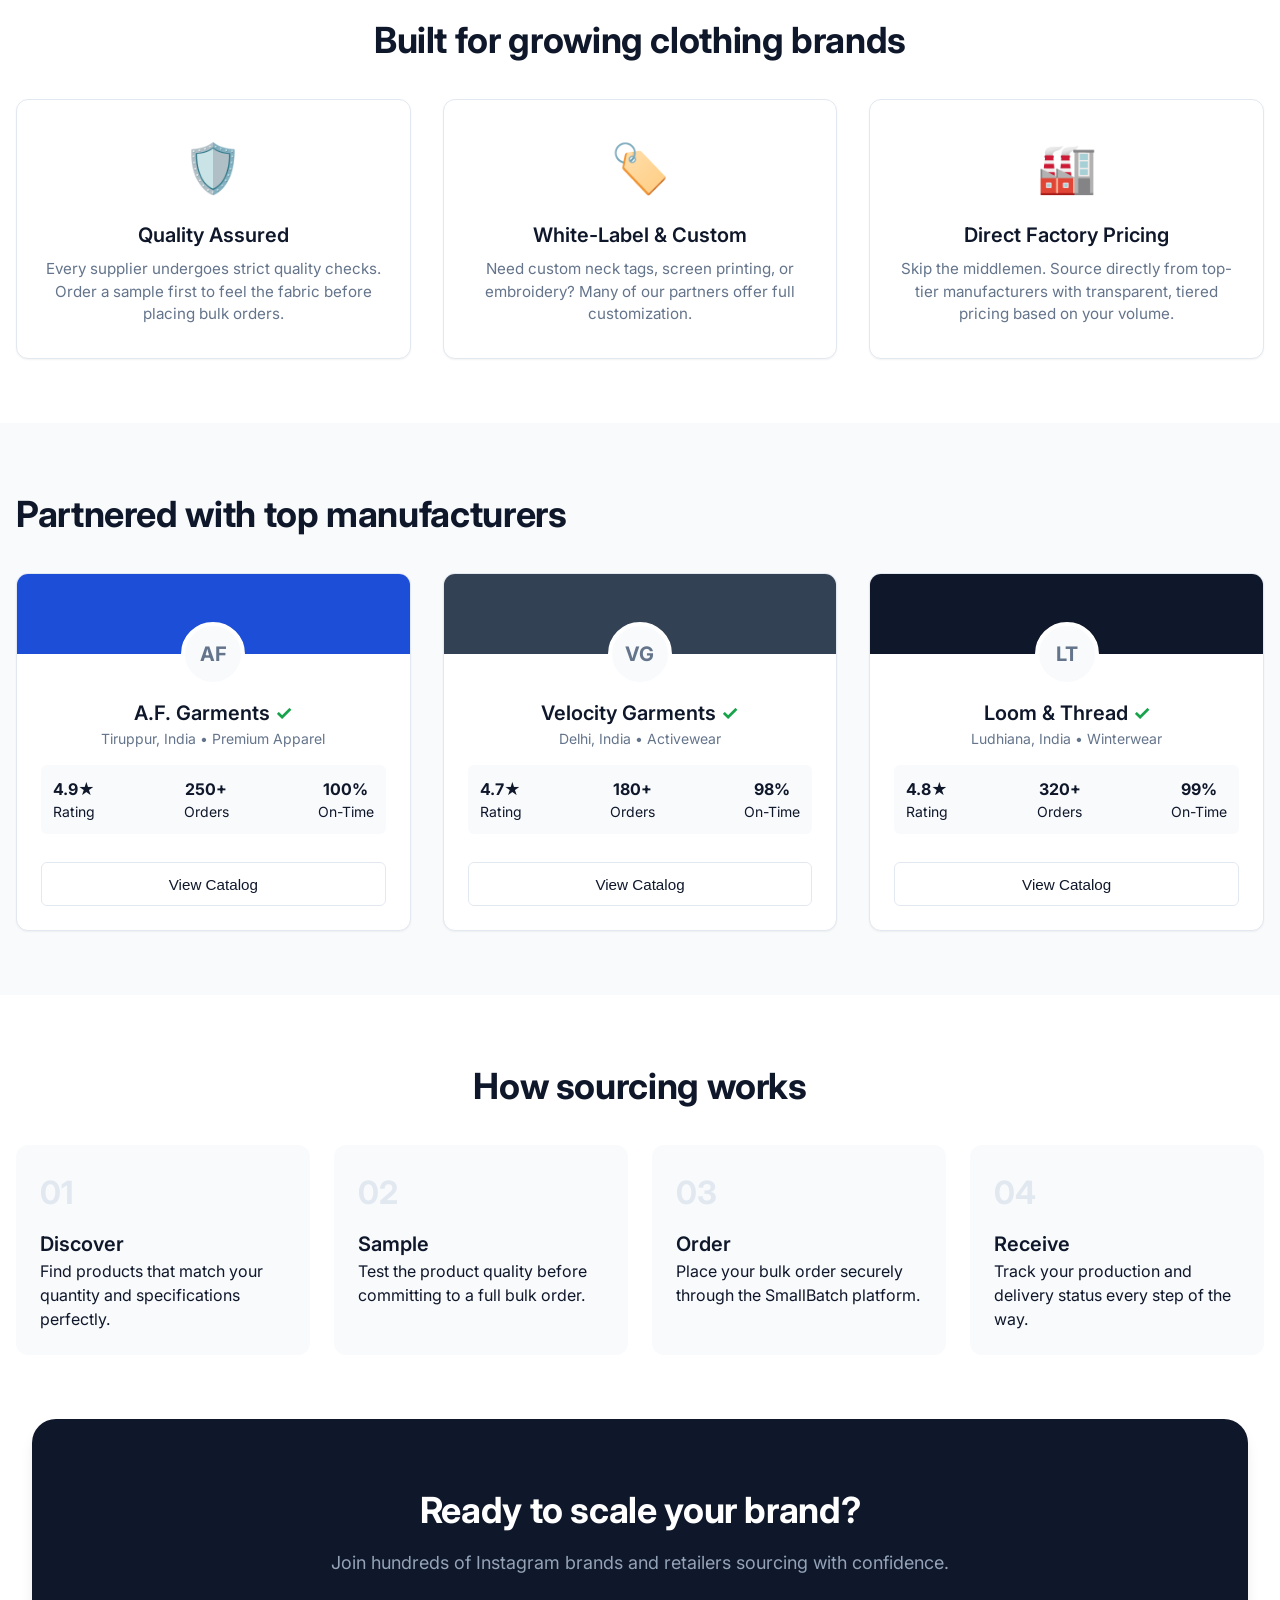
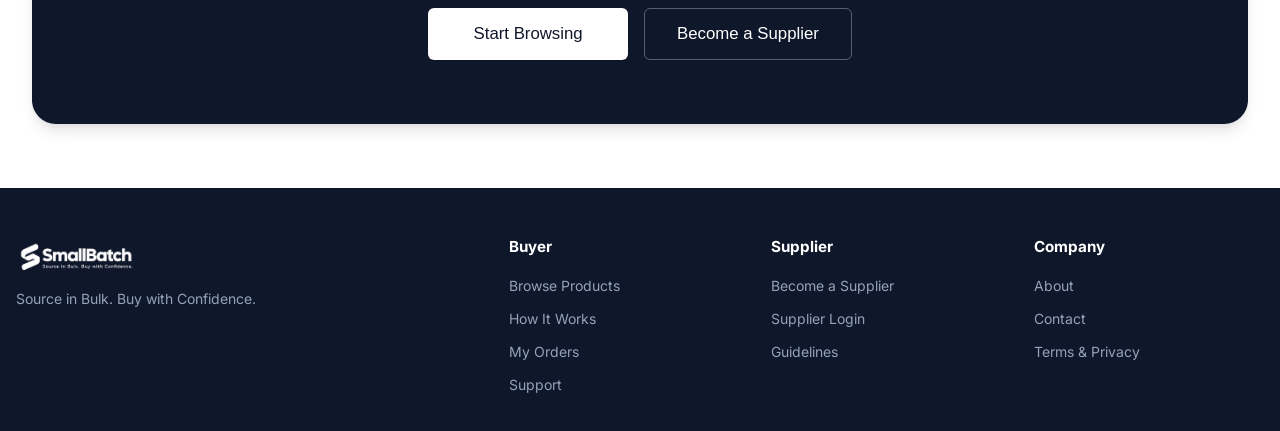
==== commit 209adfef: "jhbn" ====
--- a/app.html
+++ b/app.html
@@ -14,20 +14,20 @@
     <!-- Header Navigation -->
     <header class="site-header">
         <div class="container header-container">
-            <a href="#" class="brand-logo">
+            <a href="#" class="brand-logo" onclick="window.scrollTo(0,0); return false;">
                 <img src="images/logo.png" alt="SmallBatch" class="logo-img">
             </a>
             
             <nav class="desktop-nav">
                 <a href="#products">Products</a>
                 <a href="#how-it-works">How It Works</a>
-                <a href="#for-buyers">For Buyers</a>
-                <a href="#for-suppliers">For Suppliers</a>
+                <a href="#products">For Buyers</a>
+                <a href="#suppliers">For Suppliers</a>
             </nav>
 
             <div class="header-actions">
-                <button class="btn btn-ghost hidden-mobile">Login</button>
-                <button class="btn btn-primary hidden-mobile">Browse Products</button>
+                <button class="btn btn-ghost hidden-mobile" onclick="app.showToast('Login portal coming soon!')">Login</button>
+                <button class="btn btn-primary hidden-mobile" onclick="window.location.href='#products'">Browse Products</button>
                 <button class="mobile-menu-toggle" id="menuToggle" aria-label="Open Menu">
                     <svg width="24" height="24" viewBox="0 0 24 24" fill="none" stroke="currentColor" stroke-width="2"><path d="M3 12h18M3 6h18M3 18h18"/></svg>
                 </button>
@@ -42,28 +42,35 @@
             <button class="close-menu" id="closeMenu">&times;</button>
         </div>
         <nav class="mobile-nav-links">
-            <a href="#products">Products</a>
-            <a href="#how-it-works">How It Works</a>
-            <a href="#for-buyers">For Buyers</a>
-            <a href="#for-suppliers">For Suppliers</a>
-            <a href="#support">Support</a>
+            <a href="#products" onclick="document.getElementById('mobileMenu').classList.remove('active');">Products</a>
+            <a href="#how-it-works" onclick="document.getElementById('mobileMenu').classList.remove('active');">How It Works</a>
+            <a href="#products" onclick="document.getElementById('mobileMenu').classList.remove('active');">For Buyers</a>
+            <a href="#suppliers" onclick="document.getElementById('mobileMenu').classList.remove('active');">For Suppliers</a>
+            <a href="javascript:void(0)" onclick="app.showToast('Support chat opening...'); document.getElementById('mobileMenu').classList.remove('active');">Support</a>
         </nav>
         <div class="mobile-nav-actions">
-            <button class="btn btn-primary w-100">Browse Products</button>
-            <button class="btn btn-outline w-100 mt-sm">Login</button>
+            <button class="btn btn-primary w-100" onclick="window.location.href='#products'; document.getElementById('mobileMenu').classList.remove('active');">Browse Products</button>
+            <button class="btn btn-outline w-100 mt-sm" onclick="app.showToast('Login portal coming soon!'); document.getElementById('mobileMenu').classList.remove('active');">Login</button>
         </div>
     </div>
 
     <main>
-        <!-- HERO BILLBOARD SECTION -->
-        <section class="hero-billboard section-padding">
-            <div class="container">
-                <div class="billboard-wrapper">
-                    <img src="images/hero-banner.png" alt="SmallBatch Wholesale" class="billboard-img">
-                    <div class="billboard-actions">
-                        <button class="btn btn-primary btn-large">Browse Products</button>
-                        <button class="btn btn-outline btn-large bg-white">How It Works</button>
-                    </div>
+        <!-- MODERN HERO SECTION -->
+        <section class="hero section-padding">
+            <div class="container hero-container">
+                <div class="hero-content">
+                    <span class="hero-badge">Premium B2B Sourcing</span>
+                    <h1>Source in Bulk.<br>Buy with Confidence.</h1>
+                    <p>Discover verified suppliers, flexible MOQs and products built for growing businesses — all in one place.</p>
+                    <div class="hero-buttons">
+                        <button class="btn btn-primary btn-large" onclick="window.location.href='#products'">Browse Products</button>
+                        <button class="btn btn-outline btn-large bg-white" onclick="window.location.href='#how-it-works'">How It Works</button>
+                    </div>
+                </div>
+                
+                <div class="hero-image-wrapper">
+                    <!-- Clean image without any text baked into it -->
+                    <img src="https://images.unsplash.com/photo-1521572163474-6864f9cf17ab?auto=format&fit=crop&q=80&w=1000" alt="Premium Blank T-Shirts" class="hero-img">
                 </div>
             </div>
         </section>
@@ -77,7 +84,6 @@
                 <span class="trust-item"><span class="check">✓</span> Order Tracking</span>
             </div>
         </div>
-        
 
         <!-- Product Discovery -->
         <section id="products" class="products section-padding bg-light">
@@ -95,7 +101,7 @@
             </div>
         </section>
 
-        <!-- NEW: Why Choose SmallBatch (Value Props) -->
+        <!-- Why Choose SmallBatch -->
         <section class="features section-padding">
             <div class="container">
                 <h2 class="section-title text-center">Built for growing clothing brands</h2>
@@ -119,8 +125,8 @@
             </div>
         </section>
 
-        <!-- NEW: Featured Suppliers -->
-        <section class="suppliers section-padding bg-light">
+        <!-- Featured Suppliers -->
+        <section id="suppliers" class="suppliers section-padding bg-light">
             <div class="container">
                 <h2 class="section-title">Partnered with top manufacturers</h2>
                 <div class="supplier-grid mt-lg">
@@ -136,7 +142,7 @@
                                 <div><strong>250+</strong> Orders</div>
                                 <div><strong>100%</strong> On-Time</div>
                             </div>
-                            <button class="btn btn-outline w-100 mt-sm">View Catalog</button>
+                            <button class="btn btn-outline w-100 mt-sm" onclick="app.showToast('Loading A.F. Garments catalog...')">View Catalog</button>
                         </div>
                     </div>
                     <!-- Supplier 2 -->
@@ -151,7 +157,7 @@
                                 <div><strong>180+</strong> Orders</div>
                                 <div><strong>98%</strong> On-Time</div>
                             </div>
-                            <button class="btn btn-outline w-100 mt-sm">View Catalog</button>
+                            <button class="btn btn-outline w-100 mt-sm" onclick="app.showToast('Loading Velocity Garments catalog...')">View Catalog</button>
                         </div>
                     </div>
                     <!-- Supplier 3 -->
@@ -166,7 +172,7 @@
                                 <div><strong>320+</strong> Orders</div>
                                 <div><strong>99%</strong> On-Time</div>
                             </div>
-                            <button class="btn btn-outline w-100 mt-sm">View Catalog</button>
+                            <button class="btn btn-outline w-100 mt-sm" onclick="app.showToast('Loading Loom & Thread catalog...')">View Catalog</button>
                         </div>
                     </div>
                 </div>
@@ -202,15 +208,15 @@
             </div>
         </section>
 
-        <!-- NEW: CTA Banner -->
+        <!-- CTA Banner -->
         <section class="cta-banner">
             <div class="container">
                 <div class="cta-box">
                     <h2>Ready to scale your brand?</h2>
                     <p>Join hundreds of Instagram brands and retailers sourcing with confidence.</p>
                     <div class="cta-buttons">
-                        <button class="btn btn-primary btn-large" style="background: var(--white); color: var(--primary);">Start Browsing</button>
-                        <button class="btn btn-outline btn-large" style="border-color: rgba(255,255,255,0.3); color: var(--white);">Become a Supplier</button>
+                        <button class="btn btn-primary btn-large" style="background: var(--white); color: var(--primary);" onclick="window.location.href='#products'">Start Browsing</button>
+                        <button class="btn btn-outline btn-large" style="border-color: rgba(255,255,255,0.3); color: var(--white);" onclick="app.showToast('Supplier onboarding opening soon!')">Become a Supplier</button>
                     </div>
                 </div>
             </div>
@@ -226,22 +232,22 @@
             </div>
             <div class="footer-links">
                 <h4>Buyer</h4>
-                <a href="#">Browse Products</a>
-                <a href="#">How It Works</a>
-                <a href="#">My Orders</a>
-                <a href="#">Support</a>
+                <a href="#products">Browse Products</a>
+                <a href="#how-it-works">How It Works</a>
+                <a href="javascript:void(0)" onclick="app.showToast('Please login to view orders')">My Orders</a>
+                <a href="javascript:void(0)" onclick="app.showToast('Support chat opening...')">Support</a>
             </div>
             <div class="footer-links">
                 <h4>Supplier</h4>
-                <a href="#">Become a Supplier</a>
-                <a href="#">Supplier Login</a>
-                <a href="#">Guidelines</a>
+                <a href="javascript:void(0)" onclick="app.showToast('Supplier onboarding opening soon!')">Become a Supplier</a>
+                <a href="javascript:void(0)" onclick="app.showToast('Login portal coming soon!')">Supplier Login</a>
+                <a href="javascript:void(0)" onclick="app.showToast('Opening guidelines document...')">Guidelines</a>
             </div>
             <div class="footer-links">
                 <h4>Company</h4>
-                <a href="#">About</a>
-                <a href="#">Contact</a>
-                <a href="#">Terms & Privacy</a>
+                <a href="javascript:void(0)" onclick="app.showToast('About us page coming soon')">About</a>
+                <a href="javascript:void(0)" onclick="app.showToast('Contact form opening...')">Contact</a>
+                <a href="javascript:void(0)" onclick="app.showToast('Opening terms & privacy policy...')">Terms & Privacy</a>
             </div>
         </div>
     </footer>
@@ -258,7 +264,7 @@
                     <span class="summary-label">Total Estimate</span>
                     <strong class="summary-total" id="summaryTotal">₹0</strong>
                 </div>
-                <button class="btn btn-primary" onclick="app.showToast('Order flow initiated!')">Place Bulk Order</button>
+                <button class="btn btn-primary" onclick="app.showToast('Order flow initiated! Moving to checkout.')">Place Bulk Order</button>
             </div>
         </div>
     </div>
--- a/style.css
+++ b/style.css
@@ -79,13 +79,30 @@
 .mobile-nav-links { display: flex; flex-direction: column; gap: 24px; margin-bottom: auto; }
 .mobile-nav-links a { font-size: 1.25rem; font-weight: 500; }
 
-/* HERO BILLBOARD */
-.hero-billboard { background-color: var(--bg-light); padding: 24px 0 48px; }
-.billboard-wrapper { display: flex; flex-direction: column; align-items: center; gap: 32px; }
-.billboard-img { width: 100%; height: auto; border-radius: var(--radius-lg); box-shadow: var(--shadow-lg); border: 1px solid var(--border); object-fit: cover; }
-.billboard-actions { display: flex; flex-direction: column; gap: 16px; width: 100%; max-width: 400px; }
-.bg-white { background-color: var(--white); }
-
+/* MODERN HERO SECTION */
+.hero { background-color: var(--bg-light); padding: 32px 0 56px; overflow: hidden; border-bottom: 1px solid var(--border); }
+.hero-container { display: flex; flex-direction: column; gap: 32px; align-items: center; text-align: center; }
+
+.hero-badge { display: inline-block; padding: 6px 16px; background: #E0E7FF; color: var(--cta-primary); font-size: 0.875rem; font-weight: 600; border-radius: 30px; margin-bottom: 16px; }
+.hero-content h1 { font-size: clamp(2.25rem, 8vw, 4rem); font-weight: 800; line-height: 1.1; margin-bottom: 16px; letter-spacing: -0.03em; color: var(--primary); }
+.hero-content p { font-size: 1.125rem; color: var(--text-secondary); max-width: 500px; margin: 0 auto 32px; line-height: 1.6; }
+
+.hero-buttons { display: flex; flex-direction: column; gap: 12px; width: 100%; max-width: 340px; margin: 0 auto; }
+.hero-buttons .btn { width: 100%; }
+
+.hero-image-wrapper { width: 100%; max-width: 800px; margin: 0 auto; border-radius: 24px; overflow: hidden; box-shadow: 0 20px 40px -10px rgba(0,0,0,0.1); border: 1px solid var(--border); }
+.hero-img { width: 100%; height: auto; display: block; aspect-ratio: 4/3; object-fit: cover; }
+
+/* Desktop Enhancements for Hero */
+@media (min-width: 768px) {
+    .hero { padding: 80px 0; }
+    .hero-container { flex-direction: row; text-align: left; align-items: center; justify-content: space-between; }
+    .hero-content { flex: 1; padding-right: 48px; }
+    .hero-content p { margin: 0 0 32px 0; }
+    .hero-buttons { flex-direction: row; margin: 0; max-width: none; }
+    .hero-buttons .btn { width: auto; min-width: 180px; }
+    .hero-image-wrapper { flex: 1; max-width: 50%; aspect-ratio: 4/3; }
+}
 /* TRUST STRIP */
 .trust-strip { background: var(--primary); color: var(--white); padding: 16px 0; font-size: 0.875rem; }
 .trust-container { display: flex; overflow-x: auto; gap: 24px; white-space: nowrap; scrollbar-width: none; }
